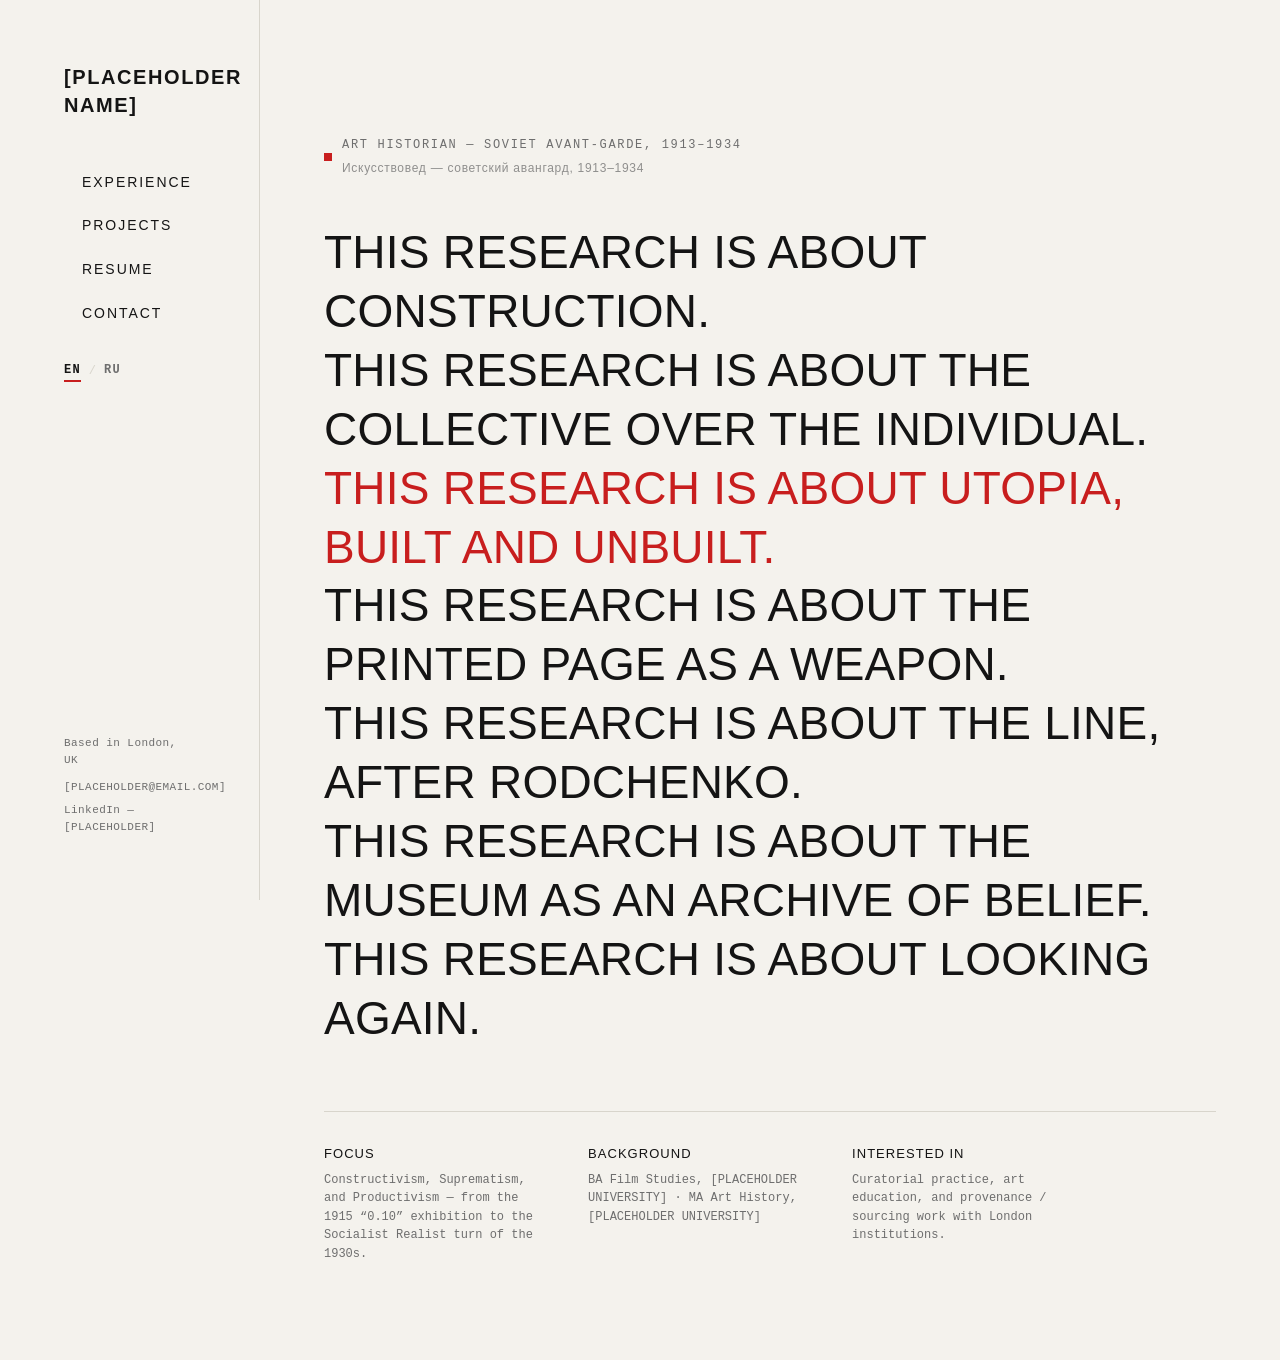
==== index.html @ 09a26f05 "init push" ====
<!DOCTYPE html>
<html lang="en">
<head>
<meta charset="UTF-8">
<script>
  // Apply a stored language choice before first paint, so the correct
  // font stack is active immediately (avoids a flash of the wrong font).
  (function () {
    try {
      var l = localStorage.getItem('site-lang');
      if (l === 'ru') document.documentElement.setAttribute('lang', 'ru');
    } catch (e) {}
  })();
</script>
<meta name="viewport" content="width=device-width, initial-scale=1.0">
<title>[PLACEHOLDER — YOUR NAME]</title>
<meta name="description" content="Art historian specialising in Soviet Avant-Garde art. Portfolio, experience, and research.">
<link rel="icon" type="image/svg+xml" href="assets/images/favicon.svg">
<link rel="stylesheet" href="css/style.css">
</head>
<body data-title-en="[PLACEHOLDER — YOUR NAME]" data-title-ru="[PLACEHOLDER — ВАШЕ ИМЯ]">

<div class="shell">

  <header class="sidebar">
    <div class="topbar">
      <button class="nav-toggle" aria-label="Toggle navigation" aria-expanded="false">
        <span></span><span></span><span></span>
      </button>
    </div>

    <div class="sidebar-top">
      <a href="index.html" class="site-name">[PLACEHOLDER NAME]</a>
      <nav class="primary-nav">
        <a href="experience.html" class="nav-link" data-en="Experience" data-ru="Опыт">
          <span class="mark"></span>
          <span class="nav-label-primary"></span>
          <span class="nav-reveal"><span class="nav-sep">/</span><span class="nav-label-secondary"></span></span>
        </a>
        <a href="projects.html" class="nav-link" data-en="Projects" data-ru="Проекты">
          <span class="mark"></span>
          <span class="nav-label-primary"></span>
          <span class="nav-reveal"><span class="nav-sep">/</span><span class="nav-label-secondary"></span></span>
        </a>
        <a href="resume.html" class="nav-link" data-en="Resume" data-ru="Резюме">
          <span class="mark"></span>
          <span class="nav-label-primary"></span>
          <span class="nav-reveal"><span class="nav-sep">/</span><span class="nav-label-secondary"></span></span>
        </a>
        <a href="contact.html" class="nav-link" data-en="Contact" data-ru="Связаться">
          <span class="mark"></span>
          <span class="nav-label-primary"></span>
          <span class="nav-reveal"><span class="nav-sep">/</span><span class="nav-label-secondary"></span></span>
        </a>
      </nav>

      <div class="lang-toggle" role="group" aria-label="Language / Язык">
        <button type="button" data-lang="en" aria-pressed="true">EN</button>
        <span class="lang-toggle-sep">/</span>
        <button type="button" data-lang="ru" aria-pressed="false">RU</button>
      </div>
    </div>

    <div class="sidebar-footer">
      <span data-en="Based in London, UK" data-ru="Живёт в Лондоне, Великобритания">Based in London, UK</span>
      <div class="footer-links">
        <a href="contact.html">[PLACEHOLDER@EMAIL.COM]</a>
        <a href="#" data-en="LinkedIn — [PLACEHOLDER]" data-ru="LinkedIn — [ССЫЛКА]">LinkedIn — [PLACEHOLDER]</a>
      </div>
    </div>
  </header>

  <main>
    <section class="hero">
      <p class="hero-eyebrow">
        <span class="mark"></span>
        <span class="eyebrow-text">
          <span class="lang-en">Art Historian — Soviet Avant-Garde, 1913–1934</span>
          <span class="lang-ru" lang="ru">Искусствовед — советский авангард, 1913–1934</span>
        </span>
      </p>

      <p class="hero-statement">
        <span class="line" data-en="This research is about construction." data-ru="Это исследование — о конструкции.">This research is about construction.</span>
        <span class="line" data-en="This research is about the collective over the individual." data-ru="Это исследование — о коллективном начале, а не индивидуальном.">This research is about the collective over the individual.</span>
        <span class="line accent" data-en="This research is about utopia, built and unbuilt." data-ru="Это исследование — об утопии, воплощённой и нет.">This research is about utopia, built and unbuilt.</span>
        <span class="line" data-en="This research is about the printed page as a weapon." data-ru="Это исследование — о печатной странице как оружии.">This research is about the printed page as a weapon.</span>
        <span class="line" data-en="This research is about the line, after Rodchenko." data-ru="Это исследование — о линии, вслед за Родченко.">This research is about the line, after Rodchenko.</span>
        <span class="line" data-en="This research is about the museum as an archive of belief." data-ru="Это исследование — о музее как архиве веры.">This research is about the museum as an archive of belief.</span>
        <span class="line" data-en="This research is about looking again." data-ru="Это исследование — о том, чтобы смотреть снова.">This research is about looking again.</span>
      </p>

      <div class="hero-meta">
        <div class="hero-meta-item">
          <strong data-en="Focus" data-ru="Направление">Focus</strong>
          <span data-en="Constructivism, Suprematism, and Productivism — from the 1915 “0.10” exhibition to the Socialist Realist turn of the 1930s." data-ru="Конструктивизм, супрематизм и производственное искусство — от выставки «0,10» 1915 года до поворота к соцреализму в 1930-х.">Constructivism, Suprematism, and Productivism — from the 1915 “0.10” exhibition to the Socialist Realist turn of the 1930s.</span>
        </div>
        <div class="hero-meta-item">
          <strong data-en="Background" data-ru="Образование">Background</strong>
          <span data-en="BA Film Studies, [PLACEHOLDER UNIVERSITY] · MA Art History, [PLACEHOLDER UNIVERSITY]" data-ru="Бакалавриат по киноведению, [МЕСТО ДЛЯ УНИВЕРСИТЕТА] · Магистратура по истории искусств, [МЕСТО ДЛЯ УНИВЕРСИТЕТА]">BA Film Studies, [PLACEHOLDER UNIVERSITY] · MA Art History, [PLACEHOLDER UNIVERSITY]</span>
        </div>
        <div class="hero-meta-item">
          <strong data-en="Interested in" data-ru="Интересует">Interested in</strong>
          <span data-en="Curatorial practice, art education, and provenance / sourcing work with London institutions." data-ru="Кураторская практика, арт-образование и работа с провенансом / поиском произведений для лондонских институций.">Curatorial practice, art education, and provenance / sourcing work with London institutions.</span>
        </div>
      </div>
    </section>
  </main>

</div>

<script src="js/main.js"></script>
</body>
</html>
---- css/style.css ----
/* =========================================================
   PORTFOLIO — BARBICAN / FUTURA-INSPIRED STYLE SYSTEM
   ---------------------------------------------------------
   Palette
     --bg      paper white   #F4F2ED
     --ink     near black    #141414
     --grey    muted text    #6E6E6E
     --line    hairline rule #D8D5CC
     --accent  signature red #C81E1E   (Malevich / Rodchenko nod)
   Type
     Display + nav: Futura, uppercase, tracked out
     Body: Futura, sentence case
     Meta/labels: monospace, small caps-ish, archival wall-label feel
   ========================================================= */

/* ---- Futura local font-face hooks -----------------------
   If you have Futura font files, drop them into /fonts using
   these exact names and they will be picked up automatically.
   Without them, the fallback stack (Century Gothic / Avenir
   Next) approximates Futura closely — no installation required.
   See /fonts/README.md for details.
------------------------------------------------------------ */
@font-face {
  font-family: "Futura";
  src: url("../fonts/futura-book.woff2") format("woff2"),
       url("../fonts/futura-book.woff") format("woff");
  font-weight: 400;
  font-style: normal;
  font-display: swap;
}
@font-face {
  font-family: "Futura";
  src: url("../fonts/futura-medium.woff2") format("woff2"),
       url("../fonts/futura-medium.woff") format("woff");
  font-weight: 500;
  font-style: normal;
  font-display: swap;
}
@font-face {
  font-family: "Futura";
  src: url("../fonts/futura-bold.woff2") format("woff2"),
       url("../fonts/futura-bold.woff") format("woff");
  font-weight: 700;
  font-style: normal;
  font-display: swap;
}

:root {
  --bg: #f4f2ed;
  --ink: #141414;
  --grey: #6e6e6e;
  --line: #d8d5cc;
  --accent: #c81e1e;

  --font-display: "Futura", "Century Gothic", "Avenir Next", "Segoe UI", sans-serif;
  --font-body: "Futura", "Century Gothic", "Avenir Next", "Segoe UI", sans-serif;
  --font-meta: "Futura", ui-monospace, "SFMono-Regular", "Courier New", monospace;

  /* Futura has no native Cyrillic glyphs (Futura PT from ParaType does, if
     you own it — drop it in alongside the Latin weights and it's picked up
     automatically). Otherwise these fall back to geometric sans faces with
     solid Cyrillic support, so Russian text still reads cleanly. */
  --font-display-ru: "Futura PT", "PT Sans", "Segoe UI", "Helvetica Neue", Arial, sans-serif;
  --font-body-ru: "Futura PT", "PT Sans", "Segoe UI", "Helvetica Neue", Arial, sans-serif;
  --font-meta-ru: "Futura PT", "PT Sans", "Segoe UI", "Helvetica Neue", Arial, sans-serif;

  --sidebar-w: 260px;
  --gutter: clamp(24px, 5vw, 64px);
}

/* When the page (or a specific element, e.g. a hover-revealed word) is
   Russian, swap the active font stack to one with real Cyrillic support. */
html[lang="ru"] {
  --font-display: var(--font-display-ru);
  --font-body: var(--font-body-ru);
  --font-meta: var(--font-meta-ru);
}

[lang="ru"] {
  font-family: var(--font-display-ru);
}

* {
  box-sizing: border-box;
}

html {
  -webkit-font-smoothing: antialiased;
  -moz-osx-font-smoothing: grayscale;
  scroll-behavior: smooth;
}

body {
  margin: 0;
  background: var(--bg);
  color: var(--ink);
  font-family: var(--font-body);
  font-weight: 400;
  line-height: 1.55;
  min-height: 100vh;
}

a {
  color: inherit;
  text-decoration: none;
}

img {
  max-width: 100%;
  display: block;
}

::selection {
  background: var(--accent);
  color: var(--bg);
}

/* focus visibility, kept even though the palette is quiet */
a:focus-visible,
button:focus-visible {
  outline: 2px solid var(--accent);
  outline-offset: 3px;
}

/* ---------------------------------------------------------
   Signature mark — the single red square used throughout,
   a nod to Malevich's Red Square (1915) and the Constructivist
   vocabulary of the subject matter. Used sparingly.
------------------------------------------------------------ */
.mark {
  display: inline-block;
  width: 8px;
  height: 8px;
  background: var(--accent);
  flex: none;
  transform: rotate(0deg);
  transition: transform 0.35s ease;
}

/* ---------------------------------------------------------
   Layout shell
------------------------------------------------------------ */
.shell {
  display: flex;
  min-height: 100vh;
}

/* ---- Sidebar / nav ---- */
.sidebar {
  width: var(--sidebar-w);
  flex: none;
  position: sticky;
  top: 0;
  height: 100vh;
  padding: var(--gutter) 0 var(--gutter) var(--gutter);
  display: flex;
  flex-direction: column;
  justify-content: space-between;
  border-right: 1px solid var(--line);
}

.site-name {
  font-family: var(--font-display);
  font-weight: 700;
  font-size: 20px;
  letter-spacing: 0.08em;
  text-transform: uppercase;
  line-height: 1.3;
}

.site-name:hover {
  color: var(--accent);
}

.primary-nav {
  margin-top: 48px;
  display: flex;
  flex-direction: column;
  gap: 14px;
}

.primary-nav a {
  font-family: var(--font-display);
  font-weight: 500;
  font-size: 14px;
  letter-spacing: 0.14em;
  text-transform: uppercase;
  display: flex;
  align-items: baseline;
  gap: 10px;
  padding: 4px 0;
  width: fit-content;
}

.primary-nav a .mark {
  opacity: 0;
  transform: rotate(0deg);
  align-self: center;
}

.primary-nav a:hover .mark,
.primary-nav a.current .mark {
  opacity: 1;
  transform: rotate(45deg);
}

.primary-nav a:hover,
.primary-nav a.current {
  color: var(--accent);
}

/* Hover reveal: the translated word is always in the DOM, clipped to zero
   width. Growing max-width on hover uncovers it left-to-right, like a wipe —
   "CONTACT" becomes "CONTACT / связаться" (or the reverse in Russian mode). */
.nav-reveal {
  display: inline-block;
  max-width: 0;
  overflow: hidden;
  white-space: nowrap;
  vertical-align: baseline;
  transition: max-width 0.5s cubic-bezier(0.65, 0, 0.35, 1);
}

.primary-nav a:hover .nav-reveal,
.primary-nav a:focus-visible .nav-reveal {
  max-width: 280px;
}

.nav-reveal .nav-sep {
  opacity: 0.45;
  padding: 0 2px;
}

/* ---- Language toggle ---- */
.lang-toggle {
  margin-top: 32px;
  display: flex;
  align-items: center;
  gap: 8px;
}

.lang-toggle button {
  font-family: var(--font-meta);
  font-weight: 700;
  font-size: 12px;
  letter-spacing: 0.1em;
  text-transform: uppercase;
  background: none;
  border: none;
  padding: 3px 0;
  color: var(--grey);
  cursor: pointer;
  border-bottom: 2px solid transparent;
}

.lang-toggle button:hover {
  color: var(--accent);
}

.lang-toggle button.active {
  color: var(--ink);
  border-bottom-color: var(--accent);
}

.lang-toggle .lang-toggle-sep {
  color: var(--line);
  font-family: var(--font-meta);
  font-size: 12px;
}

/* ---------------------------------------------------------
   Bilingual page titles — English set, Russian underneath
   in a lighter weight, always shown together regardless of
   the language toggle state.
------------------------------------------------------------ */
.page-title .lang-en {
  display: block;
  font-family: var(--font-display);
  font-weight: 700;
  font-size: clamp(34px, 5vw, 56px);
  letter-spacing: 0.01em;
  text-transform: uppercase;
  line-height: 1.05;
}

.page-title .lang-ru {
  display: block;
  font-family: var(--font-display-ru);
  font-weight: 400;
  font-size: clamp(17px, 2.4vw, 26px);
  letter-spacing: 0.02em;
  text-transform: uppercase;
  line-height: 1.2;
  color: var(--grey);
  margin-top: 8px;
}

h1.page-title {
  margin: 0 0 20px;
}

/* Compact variant used for the home-page kicker line */
.hero-eyebrow .eyebrow-text {
  display: inline-flex;
  flex-direction: column;
  gap: 4px;
}

.hero-eyebrow .lang-en {
  font-family: var(--font-meta);
  font-size: 12px;
  letter-spacing: 0.14em;
  text-transform: uppercase;
  color: var(--grey);
}

.hero-eyebrow .lang-ru {
  font-family: var(--font-display-ru);
  font-weight: 400;
  font-size: 12px;
  letter-spacing: 0.06em;
  text-transform: none;
  color: var(--grey);
  opacity: 0.75;
}

.sidebar-footer {
  font-family: var(--font-meta);
  font-size: 11px;
  letter-spacing: 0.04em;
  color: var(--grey);
  padding-right: var(--gutter);
}

.sidebar-footer .footer-links {
  margin-top: 10px;
  display: flex;
  flex-direction: column;
  gap: 6px;
}

.sidebar-footer a:hover {
  color: var(--accent);
}

/* ---- Mobile top bar ---- */
.topbar {
  display: none;
}

/* ---- Main content ---- */
main {
  flex: 1;
  min-width: 0;
  padding: var(--gutter);
  padding-bottom: 96px;
}

.page-header {
  margin-bottom: 56px;
  max-width: 720px;
}

.eyebrow {
  font-family: var(--font-meta);
  font-size: 12px;
  letter-spacing: 0.12em;
  text-transform: uppercase;
  color: var(--grey);
  display: flex;
  align-items: center;
  gap: 8px;
  margin-bottom: 18px;
}

h1.page-title {
  font-family: var(--font-display);
  font-weight: 700;
  font-size: clamp(34px, 5vw, 56px);
  letter-spacing: 0.01em;
  text-transform: uppercase;
  line-height: 1.05;
  margin: 0 0 20px;
}

.page-intro {
  font-size: 17px;
  color: var(--grey);
  max-width: 56ch;
}

/* ---------------------------------------------------------
   HOME
------------------------------------------------------------ */
.hero {
  max-width: 900px;
  margin-top: 8vh;
}

.hero-eyebrow {
  font-family: var(--font-meta);
  font-size: 12px;
  letter-spacing: 0.14em;
  text-transform: uppercase;
  color: var(--grey);
  margin-bottom: 28px;
  display: flex;
  align-items: center;
  gap: 10px;
}

.hero-statement {
  font-family: var(--font-display);
  font-weight: 500;
  font-size: clamp(28px, 4.2vw, 46px);
  line-height: 1.28;
  letter-spacing: 0.005em;
  text-transform: uppercase;
}

.hero-statement .line {
  display: block;
}

.hero-statement .line.accent {
  color: var(--accent);
}

.hero-meta {
  margin-top: 64px;
  display: flex;
  gap: 48px;
  flex-wrap: wrap;
  padding-top: 32px;
  border-top: 1px solid var(--line);
  max-width: 900px;
}

.hero-meta-item {
  font-family: var(--font-meta);
  font-size: 12px;
  color: var(--grey);
  max-width: 30ch;
}

.hero-meta-item strong {
  display: block;
  font-family: var(--font-display);
  font-weight: 500;
  color: var(--ink);
  font-size: 13px;
  letter-spacing: 0.08em;
  text-transform: uppercase;
  margin-bottom: 6px;
}

/* ---------------------------------------------------------
   EXPERIENCE — three title / content boxes
------------------------------------------------------------ */
.experience-list {
  display: flex;
  flex-direction: column;
}

.experience-item {
  padding: 40px 0;
  border-top: 1px solid var(--line);
  display: grid;
  grid-template-columns: minmax(0, 220px) 1fr;
  gap: 32px;
}

.experience-item:last-child {
  border-bottom: 1px solid var(--line);
}

.experience-when {
  font-family: var(--font-meta);
  font-size: 12px;
  letter-spacing: 0.06em;
  color: var(--grey);
  display: flex;
  align-items: flex-start;
  gap: 8px;
  padding-top: 4px;
}

.experience-body h3 {
  font-family: var(--font-display);
  font-weight: 700;
  font-size: 20px;
  letter-spacing: 0.02em;
  text-transform: uppercase;
  margin: 0 0 6px;
}

.experience-role {
  font-family: var(--font-meta);
  font-size: 12px;
  color: var(--grey);
  letter-spacing: 0.04em;
  margin-bottom: 16px;
  text-transform: uppercase;
}

.experience-body p {
  max-width: 62ch;
  margin: 0;
  font-size: 15.5px;
}

/* ---------------------------------------------------------
   PROJECTS
------------------------------------------------------------ */
.project-grid {
  display: grid;
  grid-template-columns: repeat(2, 1fr);
  gap: 1px;
  background: var(--line);
  border: 1px solid var(--line);
}

.project-card {
  background: var(--bg);
  padding: 28px;
  display: flex;
  flex-direction: column;
}

.project-thumb {
  width: 100%;
  aspect-ratio: 4 / 3;
  margin-bottom: 22px;
  overflow: hidden;
  background: #eae7df;
}

.project-thumb svg {
  width: 100%;
  height: 100%;
  display: block;
}

.project-tag {
  font-family: var(--font-meta);
  font-size: 11px;
  letter-spacing: 0.08em;
  text-transform: uppercase;
  color: var(--grey);
  margin-bottom: 10px;
  display: flex;
  align-items: center;
  gap: 8px;
}

.project-card h3 {
  font-family: var(--font-display);
  font-weight: 700;
  font-size: 19px;
  letter-spacing: 0.01em;
  text-transform: uppercase;
  margin: 0 0 10px;
}

.project-card p {
  font-size: 15px;
  color: var(--ink);
  margin: 0;
  flex: 1;
}

.project-card .project-more {
  margin-top: 18px;
  font-family: var(--font-meta);
  font-size: 12px;
  letter-spacing: 0.06em;
  text-transform: uppercase;
  display: inline-flex;
  align-items: center;
  gap: 8px;
  width: fit-content;
}

.project-card .project-more:hover {
  color: var(--accent);
}

.project-card .project-more:hover .mark {
  opacity: 1;
}

.project-card .project-more .mark {
  opacity: 0;
  transform: rotate(45deg);
}

/* ---------------------------------------------------------
   RESUME
------------------------------------------------------------ */
.resume-frame-wrap {
  border: 1px solid var(--line);
  background: #eae7df;
  aspect-ratio: 8.5 / 11;
  max-width: 640px;
  display: flex;
  align-items: center;
  justify-content: center;
  overflow: hidden;
}

.resume-frame-wrap iframe {
  width: 100%;
  height: 100%;
  border: 0;
}

.resume-placeholder {
  text-align: center;
  padding: 40px;
  font-family: var(--font-meta);
  font-size: 12px;
  letter-spacing: 0.05em;
  color: var(--grey);
  max-width: 40ch;
}

.resume-placeholder .mark {
  margin: 0 auto 18px;
}

.resume-actions {
  margin-top: 28px;
  display: flex;
  align-items: center;
  gap: 24px;
  flex-wrap: wrap;
}

.btn {
  font-family: var(--font-display);
  font-weight: 500;
  font-size: 13px;
  letter-spacing: 0.1em;
  text-transform: uppercase;
  border: 1px solid var(--ink);
  padding: 14px 26px;
  display: inline-flex;
  align-items: center;
  gap: 10px;
}

.btn:hover {
  background: var(--ink);
  color: var(--bg);
}

.btn:hover .mark {
  background: var(--accent);
}

.text-link {
  font-family: var(--font-meta);
  font-size: 12px;
  letter-spacing: 0.05em;
  text-transform: uppercase;
  border-bottom: 1px solid var(--line);
  padding-bottom: 2px;
}

.text-link:hover {
  color: var(--accent);
  border-color: var(--accent);
}

/* ---------------------------------------------------------
   CONTACT
------------------------------------------------------------ */
.contact-block {
  max-width: 640px;
}

.contact-email {
  font-family: var(--font-display);
  font-weight: 700;
  font-size: clamp(24px, 4vw, 36px);
  letter-spacing: 0.01em;
  display: inline-flex;
  align-items: center;
  gap: 16px;
  padding-bottom: 10px;
  border-bottom: 2px solid var(--ink);
  margin-bottom: 40px;
  word-break: break-word;
}

.contact-email:hover {
  color: var(--accent);
  border-color: var(--accent);
}

.contact-email:hover .mark {
  transform: rotate(45deg);
}

.contact-list {
  list-style: none;
  padding: 0;
  margin: 0;
  display: flex;
  flex-direction: column;
  gap: 14px;
}

.contact-list li {
  display: flex;
  align-items: baseline;
  gap: 14px;
  padding: 14px 0;
  border-top: 1px solid var(--line);
  font-size: 15px;
}

.contact-list li:last-child {
  border-bottom: 1px solid var(--line);
}

.contact-list span.label {
  font-family: var(--font-meta);
  font-size: 12px;
  text-transform: uppercase;
  letter-spacing: 0.06em;
  color: var(--grey);
  width: 110px;
  flex: none;
}

/* ---------------------------------------------------------
   Footer note used on inner pages
------------------------------------------------------------ */
.page-footer {
  margin-top: 96px;
  padding-top: 24px;
  border-top: 1px solid var(--line);
  font-family: var(--font-meta);
  font-size: 11px;
  color: var(--grey);
  letter-spacing: 0.04em;
}

/* ---------------------------------------------------------
   Responsive
------------------------------------------------------------ */
@media (max-width: 900px) {
  .shell {
    flex-direction: column;
  }

  .sidebar {
    position: relative;
    width: 100%;
    height: auto;
    top: auto;
    border-right: none;
    border-bottom: 1px solid var(--line);
    padding: 20px var(--gutter);
    flex-direction: row;
    align-items: center;
    justify-content: space-between;
  }

  .sidebar-top {
    order: 1;
    flex: 1;
  }

  .topbar {
    order: 2;
  }

  .site-name {
    font-size: 17px;
  }

  .primary-nav {
    margin-top: 0;
    flex-direction: row;
    gap: 22px;
    flex-wrap: wrap;
    display: none;
  }

  .primary-nav.open {
    display: flex;
    width: 100%;
    flex-direction: column;
    margin-top: 24px;
    gap: 16px;
  }

  .sidebar-footer {
    display: none;
  }

  .topbar {
    display: block;
  }

  .nav-toggle {
    display: inline-flex;
    flex-direction: column;
    gap: 5px;
    background: none;
    border: none;
    cursor: pointer;
    padding: 8px;
  }

  .nav-toggle span {
    width: 22px;
    height: 2px;
    background: var(--ink);
  }

  .experience-item {
    grid-template-columns: 1fr;
    gap: 10px;
  }

  .project-grid {
    grid-template-columns: 1fr;
  }
}

@media (max-width: 560px) {
  :root {
    --gutter: 20px;
  }

  .hero-meta {
    gap: 28px;
  }
}

@media (prefers-reduced-motion: reduce) {
  * {
    transition: none !important;
    scroll-behavior: auto !important;
  }
}
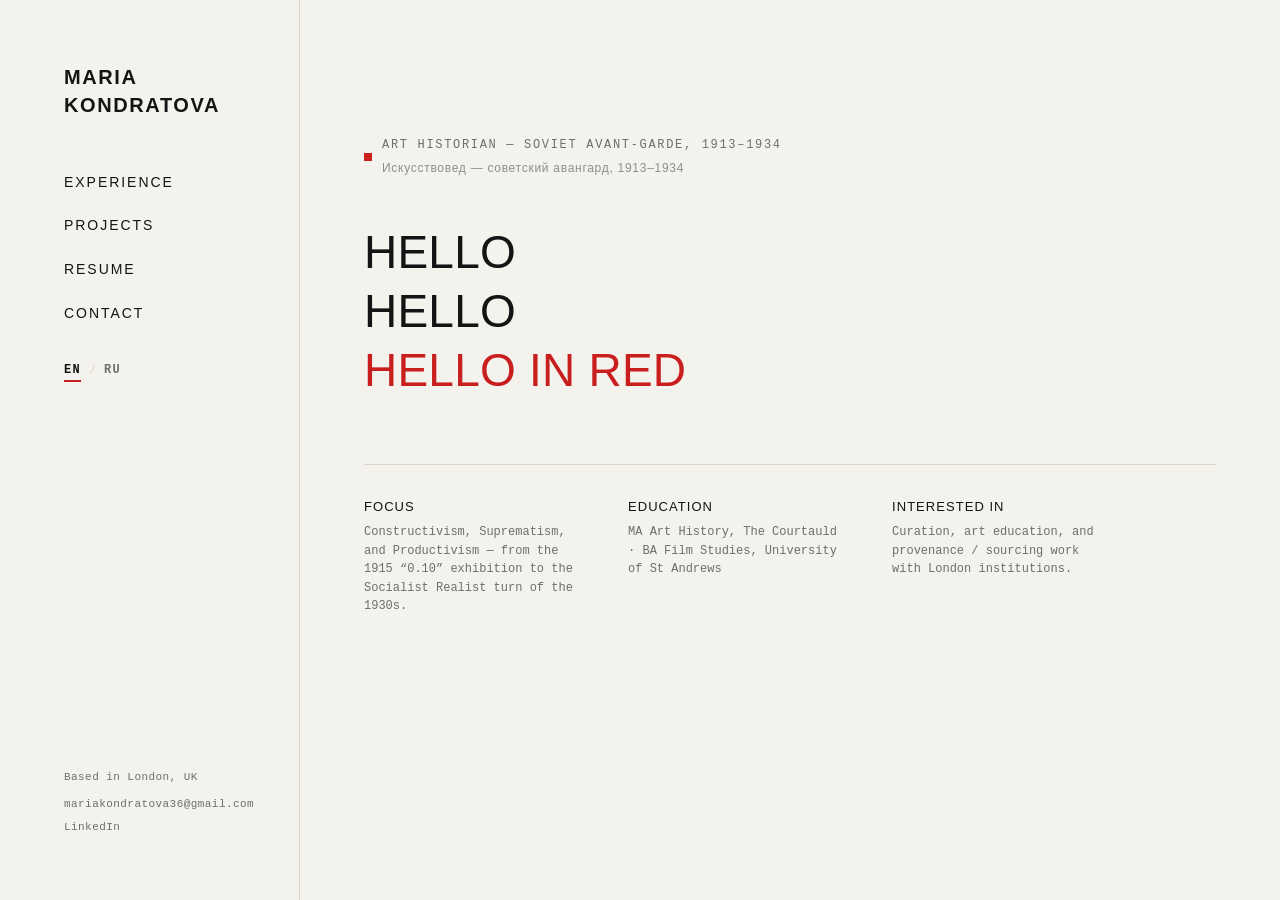
==== commit d6070639: "unsure" ====
--- a/index.html
+++ b/index.html
@@ -13,12 +13,12 @@
   })();
 </script>
 <meta name="viewport" content="width=device-width, initial-scale=1.0">
-<title>[PLACEHOLDER — YOUR NAME]</title>
+<title>MARIA KONDRATOVA</title>
 <meta name="description" content="Art historian specialising in Soviet Avant-Garde art. Portfolio, experience, and research.">
 <link rel="icon" type="image/svg+xml" href="assets/images/favicon.svg">
 <link rel="stylesheet" href="css/style.css">
 </head>
-<body data-title-en="[PLACEHOLDER — YOUR NAME]" data-title-ru="[PLACEHOLDER — ВАШЕ ИМЯ]">
+<body data-title-en="MARIA KONDRATOVA" data-title-ru="МАРИЯ КОНДРАТОВА">
 
 <div class="shell">
 
@@ -30,7 +30,7 @@
     </div>
 
     <div class="sidebar-top">
-      <a href="index.html" class="site-name">[PLACEHOLDER NAME]</a>
+      <a href="index.html" class="site-name">MARIA KONDRATOVA</a>
       <nav class="primary-nav">
         <a href="experience.html" class="nav-link" data-en="Experience" data-ru="Опыт">
           <span class="mark"></span>
@@ -64,8 +64,8 @@
     <div class="sidebar-footer">
       <span data-en="Based in London, UK" data-ru="Живёт в Лондоне, Великобритания">Based in London, UK</span>
       <div class="footer-links">
-        <a href="contact.html">[PLACEHOLDER@EMAIL.COM]</a>
-        <a href="#" data-en="LinkedIn — [PLACEHOLDER]" data-ru="LinkedIn — [ССЫЛКА]">LinkedIn — [PLACEHOLDER]</a>
+        <a href="mailto:mariakondratova36@gmail.com">mariakondratova36@gmail.com</a>
+        <a href="https://www.linkedin.com/in/mariakondratova/" data-en="LinkedIn" data-ru="LinkedIn">https://www.linkedin.com/in/mariakondratova/</a>
       </div>
     </div>
   </header>
@@ -81,13 +81,9 @@
       </p>
 
       <p class="hero-statement">
-        <span class="line" data-en="This research is about construction." data-ru="Это исследование — о конструкции.">This research is about construction.</span>
-        <span class="line" data-en="This research is about the collective over the individual." data-ru="Это исследование — о коллективном начале, а не индивидуальном.">This research is about the collective over the individual.</span>
-        <span class="line accent" data-en="This research is about utopia, built and unbuilt." data-ru="Это исследование — об утопии, воплощённой и нет.">This research is about utopia, built and unbuilt.</span>
-        <span class="line" data-en="This research is about the printed page as a weapon." data-ru="Это исследование — о печатной странице как оружии.">This research is about the printed page as a weapon.</span>
-        <span class="line" data-en="This research is about the line, after Rodchenko." data-ru="Это исследование — о линии, вслед за Родченко.">This research is about the line, after Rodchenko.</span>
-        <span class="line" data-en="This research is about the museum as an archive of belief." data-ru="Это исследование — о музее как архиве веры.">This research is about the museum as an archive of belief.</span>
-        <span class="line" data-en="This research is about looking again." data-ru="Это исследование — о том, чтобы смотреть снова.">This research is about looking again.</span>
+        <span class="line" data-en="HELLO" data-ru="ПРИВЕТ">Hello</span>
+        <span class="line" data-en="Hello" data-ru="Привет">Hello</span>
+        <span class="line accent" data-en="Hello in Red" data-ru="Привет в красном">Red Hey</span>
       </p>
 
       <div class="hero-meta">
@@ -96,12 +92,12 @@
           <span data-en="Constructivism, Suprematism, and Productivism — from the 1915 “0.10” exhibition to the Socialist Realist turn of the 1930s." data-ru="Конструктивизм, супрематизм и производственное искусство — от выставки «0,10» 1915 года до поворота к соцреализму в 1930-х.">Constructivism, Suprematism, and Productivism — from the 1915 “0.10” exhibition to the Socialist Realist turn of the 1930s.</span>
         </div>
         <div class="hero-meta-item">
-          <strong data-en="Background" data-ru="Образование">Background</strong>
-          <span data-en="BA Film Studies, [PLACEHOLDER UNIVERSITY] · MA Art History, [PLACEHOLDER UNIVERSITY]" data-ru="Бакалавриат по киноведению, [МЕСТО ДЛЯ УНИВЕРСИТЕТА] · Магистратура по истории искусств, [МЕСТО ДЛЯ УНИВЕРСИТЕТА]">BA Film Studies, [PLACEHOLDER UNIVERSITY] · MA Art History, [PLACEHOLDER UNIVERSITY]</span>
+          <strong data-en="Education" data-ru="Образование">Education</strong>
+          <span data-en="MA Art History, The Courtauld · BA Film Studies, University of St Andrews" data-ru="Магистратура по истории искусств, The Courtauld · Бакалавриат по киноведению, University of St Andrews">MA Art History, The Courtauld · BA Film Studies, University of St Andrews</span>
         </div>
         <div class="hero-meta-item">
           <strong data-en="Interested in" data-ru="Интересует">Interested in</strong>
-          <span data-en="Curatorial practice, art education, and provenance / sourcing work with London institutions." data-ru="Кураторская практика, арт-образование и работа с провенансом / поиском произведений для лондонских институций.">Curatorial practice, art education, and provenance / sourcing work with London institutions.</span>
+          <span data-en="Curation, art education, and provenance / sourcing work with London institutions." data-ru="Кураторская практика, арт-образование и работа с провенансом / поиском произведений для лондонских институций.">Curation, art education, and provenance / sourcing work with London institutions.</span>
         </div>
       </div>
     </section>
--- a/css/style.css
+++ b/css/style.css
@@ -64,7 +64,7 @@
   --font-body-ru: "Futura PT", "PT Sans", "Segoe UI", "Helvetica Neue", Arial, sans-serif;
   --font-meta-ru: "Futura PT", "PT Sans", "Segoe UI", "Helvetica Neue", Arial, sans-serif;
 
-  --sidebar-w: 260px;
+  --sidebar-w: 300px;
   --gutter: clamp(24px, 5vw, 64px);
 }
 
@@ -153,6 +153,7 @@
   top: 0;
   height: 100vh;
   padding: var(--gutter) 0 var(--gutter) var(--gutter);
+  overflow: hidden;
   display: flex;
   flex-direction: column;
   justify-content: space-between;
@@ -180,6 +181,7 @@
 }
 
 .primary-nav a {
+  position: relative;
   font-family: var(--font-display);
   font-weight: 500;
   font-size: 14px;
@@ -187,15 +189,17 @@
   text-transform: uppercase;
   display: flex;
   align-items: baseline;
-  gap: 10px;
   padding: 4px 0;
   width: fit-content;
 }
 
 .primary-nav a .mark {
+  position: absolute;
+  left: -18px;
+  top: 50%;
   opacity: 0;
   transform: rotate(0deg);
-  align-self: center;
+  margin-top: -4px;
 }
 
 .primary-nav a:hover .mark,
@@ -497,9 +501,19 @@
 .experience-role {
   font-family: var(--font-meta);
   font-size: 12px;
-  color: var(--grey);
+  color: #555555;
   letter-spacing: 0.04em;
-  margin-bottom: 16px;
+  margin-bottom: 3px;
+  text-transform: uppercase;
+}
+
+.experience-type {
+  font-family: var(--font-meta);
+  font-size: 11px;
+  color: var(--grey);
+  opacity: 0.75;
+  letter-spacing: 0.04em;
+  margin: 0 0 16px;
   text-transform: uppercase;
 }
 
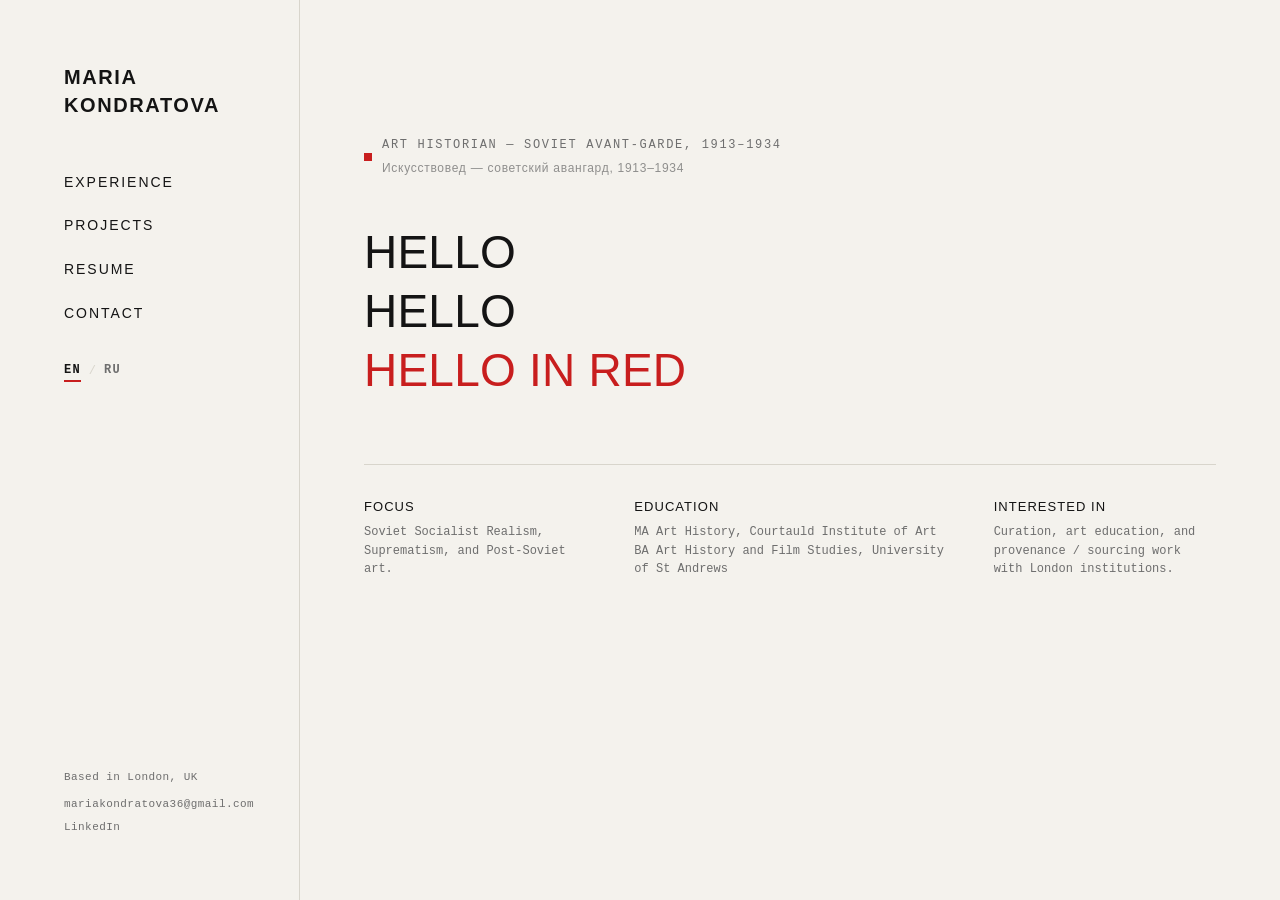
==== commit f8b6f778: "projects 1" ====
--- a/index.html
+++ b/index.html
@@ -89,11 +89,13 @@
       <div class="hero-meta">
         <div class="hero-meta-item">
           <strong data-en="Focus" data-ru="Направление">Focus</strong>
-          <span data-en="Constructivism, Suprematism, and Productivism — from the 1915 “0.10” exhibition to the Socialist Realist turn of the 1930s." data-ru="Конструктивизм, супрематизм и производственное искусство — от выставки «0,10» 1915 года до поворота к соцреализму в 1930-х.">Constructivism, Suprematism, and Productivism — from the 1915 “0.10” exhibition to the Socialist Realist turn of the 1930s.</span>
+          <span data-en="Soviet Socialist Realism, Suprematism, and Post-Soviet art." data-ru="Советский социалистический реализм, супрематизм и постсоветское искусство.">Soviet Socialist Realism, Suprematism, and Post-Soviet art.</span>
         </div>
-        <div class="hero-meta-item">
+        <div class="hero-meta-item education-meta">
           <strong data-en="Education" data-ru="Образование">Education</strong>
-          <span data-en="MA Art History, The Courtauld · BA Film Studies, University of St Andrews" data-ru="Магистратура по истории искусств, The Courtauld · Бакалавриат по киноведению, University of St Andrews">MA Art History, The Courtauld · BA Film Studies, University of St Andrews</span>
+          <span data-en="MA Art History, Courtauld Institute of Art" data-ru="Магистратура по истории искусств, The Courtauld">MA Art History, The Courtauld</span>
+          <br>
+          <span data-en="BA Art History and Film Studies, University of St Andrews" data-ru="Бакалавриат по истории искусств и киноведения, University of St Andrews">BA Art History and Film Studies, University of St Andrews</span>
         </div>
         <div class="hero-meta-item">
           <strong data-en="Interested in" data-ru="Интересует">Interested in</strong>
--- a/css/style.css
+++ b/css/style.css
@@ -434,7 +434,7 @@
   margin-top: 64px;
   display: flex;
   gap: 48px;
-  flex-wrap: wrap;
+  flex-wrap: nowrap;
   padding-top: 32px;
   border-top: 1px solid var(--line);
   max-width: 900px;
@@ -444,7 +444,12 @@
   font-family: var(--font-meta);
   font-size: 12px;
   color: var(--grey);
-  max-width: 30ch;
+  min-width: 0;
+  flex: 1;
+}
+
+.education-meta {
+  flex: 1.4;
 }
 
 .hero-meta-item strong {
@@ -470,8 +475,8 @@
   padding: 40px 0;
   border-top: 1px solid var(--line);
   display: grid;
-  grid-template-columns: minmax(0, 220px) 1fr;
-  gap: 32px;
+  grid-template-columns: minmax(0, 200px) 1fr;
+  gap: 24px;
 }
 
 .experience-item:last-child {
@@ -549,6 +554,29 @@
   background: #eae7df;
 }
 
+.image-slot {
+  display: flex;
+  align-items: center;
+  justify-content: center;
+  padding: 24px;
+  color: var(--grey);
+  font-family: var(--font-meta);
+  font-size: 11px;
+  letter-spacing: 0.08em;
+  text-align: center;
+  text-transform: uppercase;
+}
+
+.project-thumb.image-slot {
+  border: 1px dashed var(--line);
+}
+
+.image-slot img {
+  width: 100%;
+  height: 100%;
+  object-fit: cover;
+}
+
 .project-thumb svg {
   width: 100%;
   height: 100%;
@@ -584,6 +612,11 @@
 }
 
 .project-card .project-more {
+  border: 0;
+  padding: 0;
+  color: var(--ink);
+  background: none;
+  cursor: pointer;
   margin-top: 18px;
   font-family: var(--font-meta);
   font-size: 12px;
@@ -606,6 +639,125 @@
 .project-card .project-more .mark {
   opacity: 0;
   transform: rotate(45deg);
+}
+
+.project-grid.is-detail .project-card:not(.is-expanded) {
+  display: none;
+}
+
+.project-grid.is-detail .project-card.is-expanded {
+  grid-column: 1 / -1;
+}
+
+.project-card.is-expanded > .project-thumb,
+.project-card.is-expanded > .project-tag,
+.project-card.is-expanded > h3,
+.project-card.is-expanded > p,
+.project-card.is-expanded > .project-more {
+  display: none;
+}
+
+.project-detail {
+  padding-top: 4px;
+}
+
+.project-back {
+  display: inline-flex;
+  align-items: center;
+  gap: 10px;
+  margin: 0 0 32px;
+  padding: 0;
+  border: 0;
+  background: none;
+  color: var(--grey);
+  cursor: pointer;
+  font-family: var(--font-meta);
+  font-size: 12px;
+  letter-spacing: 0.06em;
+  text-transform: uppercase;
+}
+
+.project-back span:first-child {
+  color: var(--accent);
+  font-size: 22px;
+  line-height: 0.8;
+}
+
+.project-back:hover {
+  color: var(--accent);
+}
+
+.project-detail-grid {
+  display: grid;
+  grid-template-columns: minmax(240px, 0.9fr) minmax(0, 1.1fr);
+  gap: 48px;
+}
+
+.project-feature-image {
+  margin: 0;
+}
+
+.expanded-image-slot {
+  min-height: 320px;
+  border: 1px dashed var(--line);
+  background: #eae7df;
+}
+
+.expanded-image-slot img {
+  object-fit: contain;
+}
+
+.project-feature-image figcaption,
+.project-citation {
+  color: var(--grey);
+  font-family: var(--font-meta);
+  font-size: 11px;
+  letter-spacing: 0.03em;
+  line-height: 1.6;
+}
+
+.project-feature-image figcaption {
+  margin-top: 12px;
+}
+
+.project-detail-copy h4 {
+  margin: 0 0 18px;
+  font-family: var(--font-display);
+  font-size: 24px;
+  font-weight: 700;
+  line-height: 1.2;
+  text-transform: uppercase;
+}
+
+.project-detail-copy > p:not(.project-award):not(.project-citation) {
+  max-width: 68ch;
+  font-size: 16px;
+  line-height: 1.65;
+}
+
+.project-award {
+  margin: 0 0 10px;
+  color: var(--accent);
+  font-family: var(--font-meta);
+  font-size: 11px;
+  letter-spacing: 0.08em;
+  text-transform: uppercase;
+}
+
+.project-citation {
+  margin-top: 24px;
+  padding-top: 16px;
+  border-top: 1px solid var(--line);
+}
+
+.project-writeup {
+  margin-top: 24px;
+  padding: 24px;
+  border: 1px solid var(--line);
+  color: var(--grey);
+  font-family: var(--font-meta);
+  font-size: 12px;
+  letter-spacing: 0.04em;
 }
 
 /* ---------------------------------------------------------
@@ -840,8 +992,27 @@
     gap: 10px;
   }
 
+  .hero-meta {
+    flex-wrap: wrap;
+  }
+
+  .hero-meta-item,
+  .education-meta {
+    flex: initial;
+    max-width: 30ch;
+  }
+
   .project-grid {
     grid-template-columns: 1fr;
+  }
+
+  .project-detail-grid {
+    grid-template-columns: 1fr;
+    gap: 32px;
+  }
+
+  .expanded-image-slot {
+    min-height: 240px;
   }
 }
 
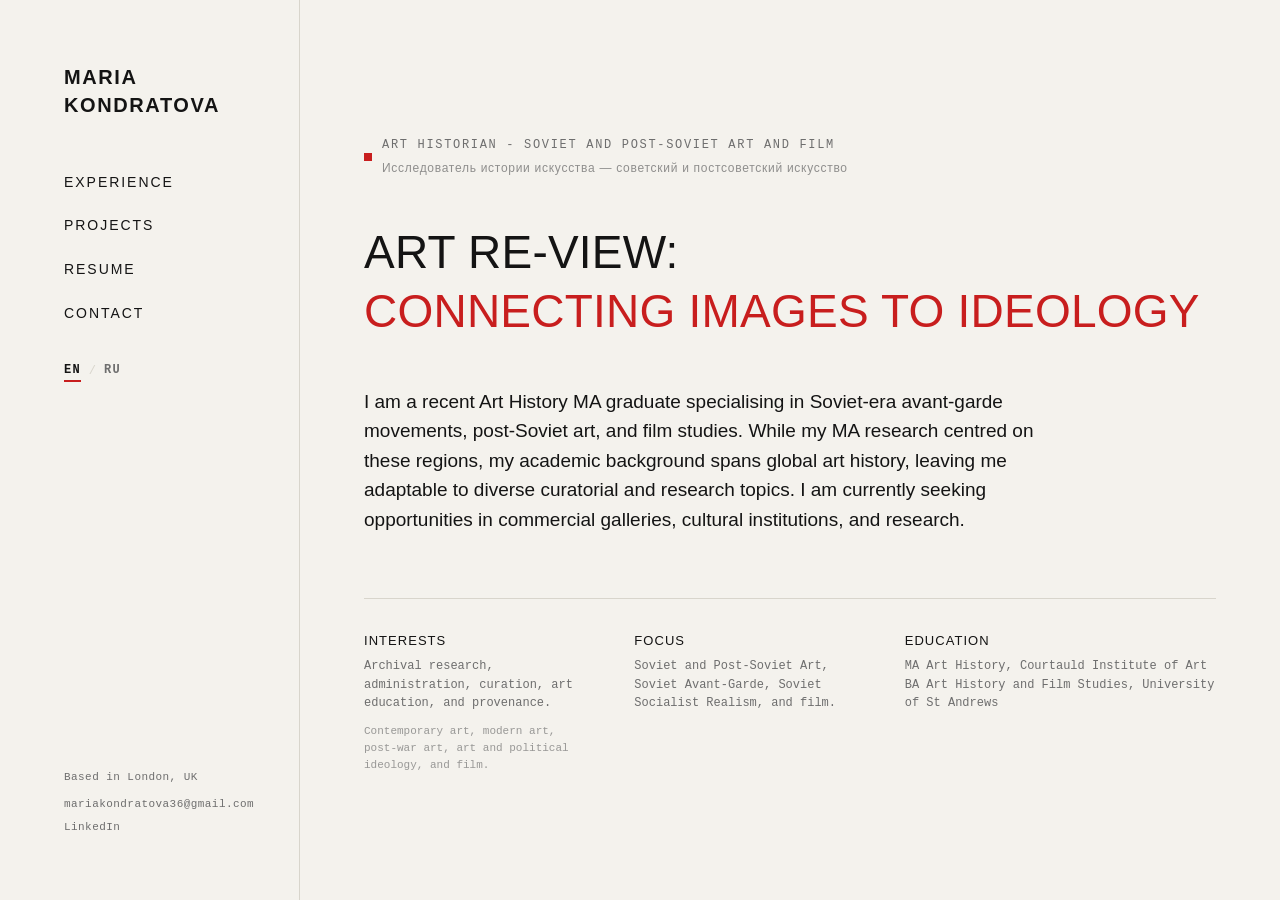
==== commit 9b2eb06c: "project 4" ====
--- a/index.html
+++ b/index.html
@@ -75,21 +75,22 @@
       <p class="hero-eyebrow">
         <span class="mark"></span>
         <span class="eyebrow-text">
-          <span class="lang-en">Art Historian — Soviet Avant-Garde, 1913–1934</span>
-          <span class="lang-ru" lang="ru">Искусствовед — советский авангард, 1913–1934</span>
+          <span class="lang-en">Art Historian - Soviet and Post-Soviet Art and Film </span>
+          <span class="lang-ru" lang="ru">Исследователь истории искусства — советский и постсоветский искусство</span>
         </span>
       </p>
 
       <p class="hero-statement">
-        <span class="line" data-en="HELLO" data-ru="ПРИВЕТ">Hello</span>
-        <span class="line" data-en="Hello" data-ru="Привет">Hello</span>
-        <span class="line accent" data-en="Hello in Red" data-ru="Привет в красном">Red Hey</span>
+        <span class="line" data-en="Art Re-view:" data-ru="Исследование искусства:">Art Re-view:</span>
+        <span class="line accent" data-en="Connecting Images to Ideology" data-ru="Изображения к идеологии">Connecting Images to Ideology</span>
       </p>
 
+      <p class="hero-blurb" data-en="I am a recent Art History MA graduate specialising in Soviet-era avant-garde movements, post-Soviet art, and film studies. While my MA research centred on these regions, my academic background spans global art history, leaving me adaptable to diverse curatorial and research topics. I am currently seeking opportunities in commercial galleries, cultural institutions, and research." data-ru="Я недавно получила степень MA по истории искусства, специализируясь на авангардных движениях советского периода, постсоветском искусстве и исследовании кино. Хотя моя магистерская работа была посвящена этим регионам, моё академическое образование охватывает глобальную историю искусства, что позволяет мне работать с разными кураторскими и исследовательскими темами. Сейчас я ищу возможности в коммерческих галереях, культурных учреждениях и исследовательской сфере.">I am a recent Art History MA graduate specialising in Soviet-era avant-garde movements, post-Soviet art, and film studies. While my MA research centred on these regions, my academic background spans global art history, leaving me adaptable to diverse curatorial and research topics. I am currently seeking opportunities in commercial galleries, cultural institutions, and research.</p>
+
       <div class="hero-meta">
-        <div class="hero-meta-item">
+        <div class="hero-meta-item focus-meta">
           <strong data-en="Focus" data-ru="Направление">Focus</strong>
-          <span data-en="Soviet Socialist Realism, Suprematism, and Post-Soviet art." data-ru="Советский социалистический реализм, супрематизм и постсоветское искусство.">Soviet Socialist Realism, Suprematism, and Post-Soviet art.</span>
+          <span data-en=" Soviet and Post-Soviet Art, Soviet Avant-Garde, Soviet Socialist Realism, and film." data-ru="Советский и постсоветский искусство, Советский Авангард, Советский Социалистический Реализм, и кино."> Soviet and Post-Soviet Art, Soviet Avant-Garde, Soviet Socialist Realism, and film.</span>
         </div>
         <div class="hero-meta-item education-meta">
           <strong data-en="Education" data-ru="Образование">Education</strong>
@@ -97,9 +98,10 @@
           <br>
           <span data-en="BA Art History and Film Studies, University of St Andrews" data-ru="Бакалавриат по истории искусств и киноведения, University of St Andrews">BA Art History and Film Studies, University of St Andrews</span>
         </div>
-        <div class="hero-meta-item">
-          <strong data-en="Interested in" data-ru="Интересует">Interested in</strong>
-          <span data-en="Curation, art education, and provenance / sourcing work with London institutions." data-ru="Кураторская практика, арт-образование и работа с провенансом / поиском произведений для лондонских институций.">Curation, art education, and provenance / sourcing work with London institutions.</span>
+        <div class="hero-meta-item interests-meta">
+          <strong data-en="Interests" data-ru="Интересы">Interests</strong>
+          <span class="interest-primary" data-en="Archival research, administration, curation, art education, and provenance." data-ru="Архивные исследования, администрирование, кураторская практика, арт-образование и провенанс.">Archival research, administration, curation, art education, and provenance.</span>
+          <span class="interest-secondary" data-en="Contemporary art, modern art, post-war art, art and political ideology, and film." data-ru="Современное искусство, модернизм, послевоенное искусство, искусство и политическая идеология, а также кино.">Contemporary art, modern art, post-war art, art and political ideology, and film.</span>
         </div>
       </div>
     </section>
--- a/css/style.css
+++ b/css/style.css
@@ -430,6 +430,14 @@
   color: var(--accent);
 }
 
+.hero-blurb {
+  max-width: 66ch;
+  margin: 34px 0 0;
+  font-size: 19px;
+  line-height: 1.55;
+  text-align: left;
+}
+
 .hero-meta {
   margin-top: 64px;
   display: flex;
@@ -448,8 +456,17 @@
   flex: 1;
 }
 
+.interests-meta {
+  order: 1;
+}
+
+.focus-meta {
+  order: 2;
+}
+
 .education-meta {
   flex: 1.4;
+  order: 3;
 }
 
 .hero-meta-item strong {
@@ -461,6 +478,22 @@
   letter-spacing: 0.08em;
   text-transform: uppercase;
   margin-bottom: 6px;
+}
+
+.interest-primary,
+.interest-secondary {
+  display: block;
+}
+
+.interest-primary {
+  color: inherit;
+  font: inherit;
+}
+
+.interest-secondary {
+  margin-top: 10px;
+  font-size: 11px;
+  opacity: 0.68;
 }
 
 /* ---------------------------------------------------------
@@ -678,9 +711,11 @@
 }
 
 .project-back span:first-child {
+  display: inline-block;
+  transform: translateY(-3px);
   color: var(--accent);
   font-size: 22px;
-  line-height: 0.8;
+  line-height: 1;
 }
 
 .project-back:hover {
@@ -750,14 +785,26 @@
   border-top: 1px solid var(--line);
 }
 
-.project-writeup {
-  margin-top: 24px;
-  padding: 24px;
-  border: 1px solid var(--line);
-  color: var(--grey);
-  font-family: var(--font-meta);
-  font-size: 12px;
-  letter-spacing: 0.04em;
+.project-docs {
+  display: flex;
+  gap: 20px;
+  flex-wrap: wrap;
+  margin-top: 18px;
+}
+
+.project-doc-link {
+  color: var(--ink);
+  font-family: var(--font-meta);
+  font-size: 11px;
+  letter-spacing: 0.05em;
+  text-transform: uppercase;
+  border-bottom: 1px solid var(--line);
+  padding-bottom: 2px;
+}
+
+.project-doc-link:hover {
+  color: var(--accent);
+  border-color: var(--accent);
 }
 
 /* ---------------------------------------------------------
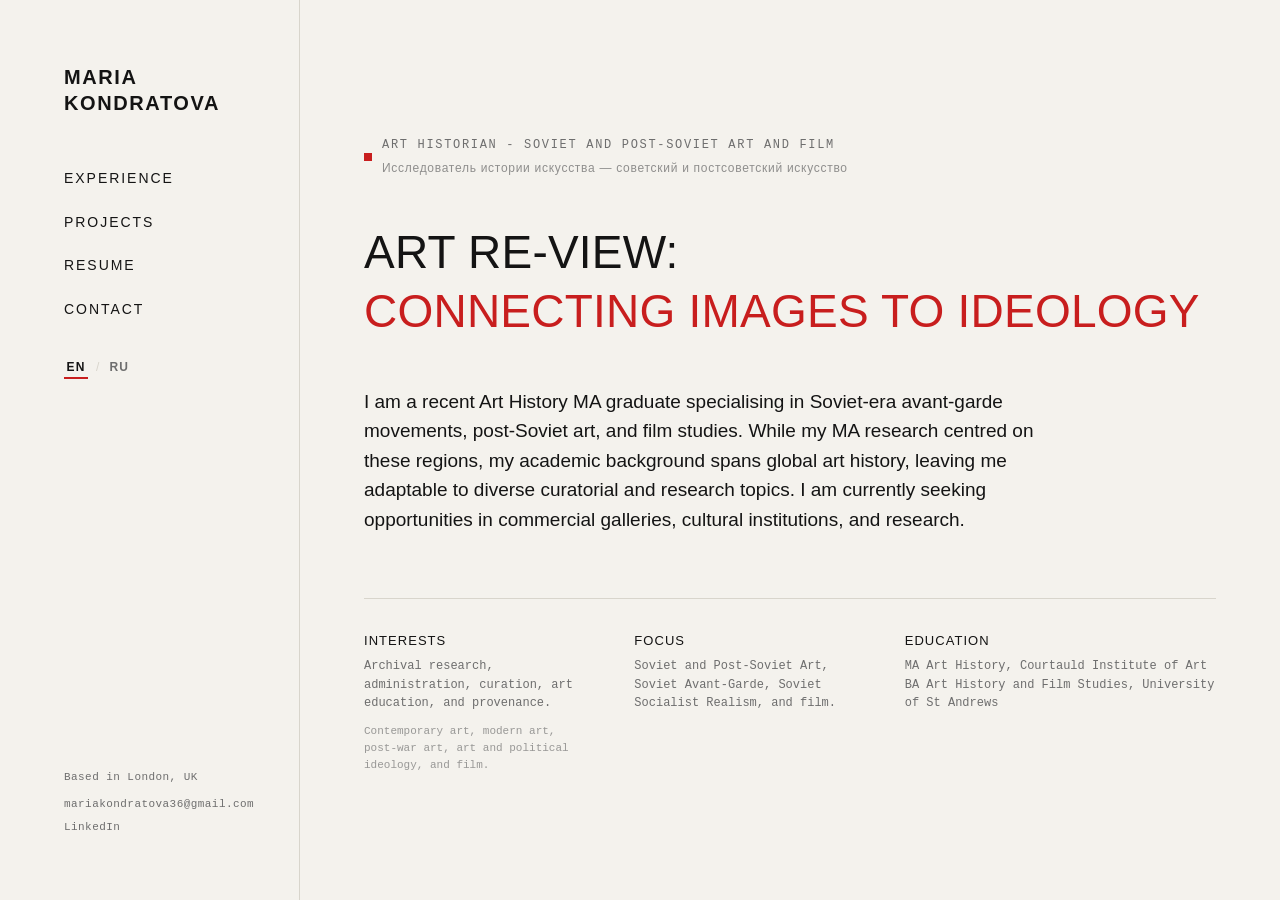
==== commit 1a8f5199: "continuity ux" ====
--- a/index.html
+++ b/index.html
@@ -30,7 +30,7 @@
     </div>
 
     <div class="sidebar-top">
-      <a href="index.html" class="site-name">MARIA KONDRATOVA</a>
+      <a href="index.html" class="site-name"><span>MARIA</span><span>KONDRATOVA</span></a>
       <nav class="primary-nav">
         <a href="experience.html" class="nav-link" data-en="Experience" data-ru="Опыт">
           <span class="mark"></span>
--- a/css/style.css
+++ b/css/style.css
@@ -161,12 +161,17 @@
 }
 
 .site-name {
-  font-family: var(--font-display);
+  font-family: "Futura", "Century Gothic", "Avenir Next", "Segoe UI", sans-serif;
   font-weight: 700;
   font-size: 20px;
   letter-spacing: 0.08em;
   text-transform: uppercase;
   line-height: 1.3;
+  white-space: nowrap;
+}
+
+.site-name span {
+  display: block;
 }
 
 .site-name:hover {
@@ -244,7 +249,9 @@
 }
 
 .lang-toggle button {
-  font-family: var(--font-meta);
+  width: 24px;
+  min-height: 22px;
+  font-family: "Futura", "Century Gothic", "Avenir Next", "Segoe UI", sans-serif;
   font-weight: 700;
   font-size: 12px;
   letter-spacing: 0.1em;
@@ -255,6 +262,7 @@
   color: var(--grey);
   cursor: pointer;
   border-bottom: 2px solid transparent;
+  text-align: center;
 }
 
 .lang-toggle button:hover {
@@ -268,7 +276,7 @@
 
 .lang-toggle .lang-toggle-sep {
   color: var(--line);
-  font-family: var(--font-meta);
+  font-family: "Futura", "Century Gothic", "Avenir Next", "Segoe UI", sans-serif;
   font-size: 12px;
 }
 
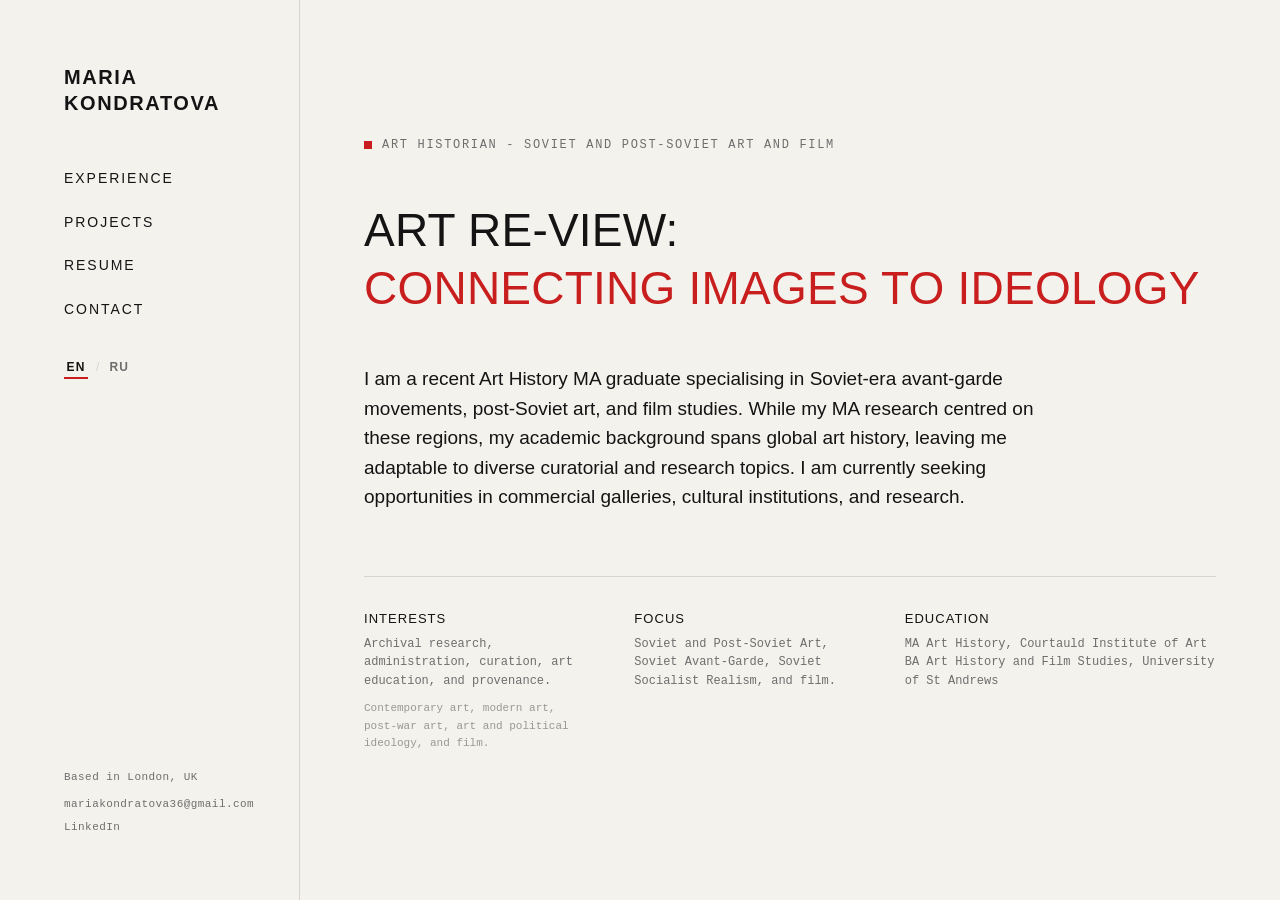
==== commit 6fdad375: "translation 1" ====
--- a/index.html
+++ b/index.html
@@ -2,6 +2,7 @@
 <html lang="en">
 <head>
 <meta charset="UTF-8">
+<meta name="google" content="notranslate">
 <script>
   // Apply a stored language choice before first paint, so the correct
   // font stack is active immediately (avoids a flash of the wrong font).
@@ -35,22 +36,18 @@
         <a href="experience.html" class="nav-link" data-en="Experience" data-ru="Опыт">
           <span class="mark"></span>
           <span class="nav-label-primary"></span>
-          <span class="nav-reveal"><span class="nav-sep">/</span><span class="nav-label-secondary"></span></span>
         </a>
         <a href="projects.html" class="nav-link" data-en="Projects" data-ru="Проекты">
           <span class="mark"></span>
           <span class="nav-label-primary"></span>
-          <span class="nav-reveal"><span class="nav-sep">/</span><span class="nav-label-secondary"></span></span>
         </a>
         <a href="resume.html" class="nav-link" data-en="Resume" data-ru="Резюме">
           <span class="mark"></span>
           <span class="nav-label-primary"></span>
-          <span class="nav-reveal"><span class="nav-sep">/</span><span class="nav-label-secondary"></span></span>
         </a>
         <a href="contact.html" class="nav-link" data-en="Contact" data-ru="Связаться">
           <span class="mark"></span>
           <span class="nav-label-primary"></span>
-          <span class="nav-reveal"><span class="nav-sep">/</span><span class="nav-label-secondary"></span></span>
         </a>
       </nav>
 
@@ -75,8 +72,7 @@
       <p class="hero-eyebrow">
         <span class="mark"></span>
         <span class="eyebrow-text">
-          <span class="lang-en">Art Historian - Soviet and Post-Soviet Art and Film </span>
-          <span class="lang-ru" lang="ru">Исследователь истории искусства — советский и постсоветский искусство</span>
+          <span data-en="Art Historian - Soviet and Post-Soviet Art and Film" data-ru="Исследователь истории искусства — советское и постсоветское искусство">Art Historian - Soviet and Post-Soviet Art and Film</span>
         </span>
       </p>
 
@@ -85,23 +81,23 @@
         <span class="line accent" data-en="Connecting Images to Ideology" data-ru="Изображения к идеологии">Connecting Images to Ideology</span>
       </p>
 
-      <p class="hero-blurb" data-en="I am a recent Art History MA graduate specialising in Soviet-era avant-garde movements, post-Soviet art, and film studies. While my MA research centred on these regions, my academic background spans global art history, leaving me adaptable to diverse curatorial and research topics. I am currently seeking opportunities in commercial galleries, cultural institutions, and research." data-ru="Я недавно получила степень MA по истории искусства, специализируясь на авангардных движениях советского периода, постсоветском искусстве и исследовании кино. Хотя моя магистерская работа была посвящена этим регионам, моё академическое образование охватывает глобальную историю искусства, что позволяет мне работать с разными кураторскими и исследовательскими темами. Сейчас я ищу возможности в коммерческих галереях, культурных учреждениях и исследовательской сфере.">I am a recent Art History MA graduate specialising in Soviet-era avant-garde movements, post-Soviet art, and film studies. While my MA research centred on these regions, my academic background spans global art history, leaving me adaptable to diverse curatorial and research topics. I am currently seeking opportunities in commercial galleries, cultural institutions, and research.</p>
+      <p class="hero-blurb" data-en="I am a recent Art History MA graduate specialising in Soviet-era avant-garde movements, post-Soviet art, and film studies. While my MA research centred on these regions, my academic background spans global art history, leaving me adaptable to diverse curatorial and research topics. I am currently seeking opportunities in commercial galleries, cultural institutions, and research." data-ru="Я недавно получила степень магистра по истории искусства в Институте искусства Корталда в Лондоне. Моей специализацией были в авангардное движение, советское и пост-советское искусство и кино. Хотя моя магистерская работа была посвящена этим направлениям и регионам, моё академическое образование охватывает глобальную историю искусства, что позволяет мне работать с различными кураторскими и исследовательскими темами. Сейчас я ищу возможности для развития карьеры в коммерческих галереях, культурных учреждениях и исследовательской сфере.">I am a recent Art History MA graduate specialising in Soviet-era avant-garde movements, post-Soviet art, and film studies. While my MA research centred on these regions, my academic background spans global art history, leaving me adaptable to diverse curatorial and research topics. I am currently seeking opportunities in commercial galleries, cultural institutions, and research.</p>
 
       <div class="hero-meta">
         <div class="hero-meta-item focus-meta">
-          <strong data-en="Focus" data-ru="Направление">Focus</strong>
-          <span data-en=" Soviet and Post-Soviet Art, Soviet Avant-Garde, Soviet Socialist Realism, and film." data-ru="Советский и постсоветский искусство, Советский Авангард, Советский Социалистический Реализм, и кино."> Soviet and Post-Soviet Art, Soviet Avant-Garde, Soviet Socialist Realism, and film.</span>
+          <strong data-en="Focus" data-ru="Специализация">Focus</strong>
+          <span data-en=" Soviet and Post-Soviet Art, Soviet Avant-Garde, Soviet Socialist Realism, and film." data-ru="Советское и пост-советское искусство, советский авангард, социалистический реализм и история кино."> Soviet and Post-Soviet Art, Soviet Avant-Garde, Soviet Socialist Realism, and film.</span>
         </div>
         <div class="hero-meta-item education-meta">
           <strong data-en="Education" data-ru="Образование">Education</strong>
-          <span data-en="MA Art History, Courtauld Institute of Art" data-ru="Магистратура по истории искусств, The Courtauld">MA Art History, The Courtauld</span>
+          <span data-en="MA Art History, Courtauld Institute of Art" data-ru="The Courtauld Institute of Art — магистратура по истории искусства">MA Art History, The Courtauld</span>
           <br>
-          <span data-en="BA Art History and Film Studies, University of St Andrews" data-ru="Бакалавриат по истории искусств и киноведения, University of St Andrews">BA Art History and Film Studies, University of St Andrews</span>
+          <span data-en="BA Art History and Film Studies, University of St Andrews" data-ru="University of St Andrews — бакалавриат по истории искусства и киноведению">BA Art History and Film Studies, University of St Andrews</span>
         </div>
         <div class="hero-meta-item interests-meta">
           <strong data-en="Interests" data-ru="Интересы">Interests</strong>
-          <span class="interest-primary" data-en="Archival research, administration, curation, art education, and provenance." data-ru="Архивные исследования, администрирование, кураторская практика, арт-образование и провенанс.">Archival research, administration, curation, art education, and provenance.</span>
-          <span class="interest-secondary" data-en="Contemporary art, modern art, post-war art, art and political ideology, and film." data-ru="Современное искусство, модернизм, послевоенное искусство, искусство и политическая идеология, а также кино.">Contemporary art, modern art, post-war art, art and political ideology, and film.</span>
+          <span class="interest-primary" data-en="Archival research, administration, curation, art education, and provenance." data-ru="Архивные исследования, кураторская практика, арт-образование, администрирование и исследование провенанса.">Archival research, administration, curation, art education, and provenance.</span>
+          <span class="interest-secondary" data-en="Contemporary art, modern art, post-war art, art and political ideology, and film." data-ru="Современное искусство, модернизм, послевоенное искусство, взаимосвязь искусства и политической идеологии, а также кино.">Contemporary art, modern art, post-war art, art and political ideology, and film.</span>
         </div>
       </div>
     </section>
--- a/css/style.css
+++ b/css/style.css
@@ -218,28 +218,6 @@
   color: var(--accent);
 }
 
-/* Hover reveal: the translated word is always in the DOM, clipped to zero
-   width. Growing max-width on hover uncovers it left-to-right, like a wipe —
-   "CONTACT" becomes "CONTACT / связаться" (or the reverse in Russian mode). */
-.nav-reveal {
-  display: inline-block;
-  max-width: 0;
-  overflow: hidden;
-  white-space: nowrap;
-  vertical-align: baseline;
-  transition: max-width 0.5s cubic-bezier(0.65, 0, 0.35, 1);
-}
-
-.primary-nav a:hover .nav-reveal,
-.primary-nav a:focus-visible .nav-reveal {
-  max-width: 280px;
-}
-
-.nav-reveal .nav-sep {
-  opacity: 0.45;
-  padding: 0 2px;
-}
-
 /* ---- Language toggle ---- */
 .lang-toggle {
   margin-top: 32px;
@@ -281,11 +259,9 @@
 }
 
 /* ---------------------------------------------------------
-   Bilingual page titles — English set, Russian underneath
-   in a lighter weight, always shown together regardless of
-   the language toggle state.
+  Page titles
 ------------------------------------------------------------ */
-.page-title .lang-en {
+.page-title {
   display: block;
   font-family: var(--font-display);
   font-weight: 700;
@@ -295,45 +271,18 @@
   line-height: 1.05;
 }
 
-.page-title .lang-ru {
-  display: block;
-  font-family: var(--font-display-ru);
-  font-weight: 400;
-  font-size: clamp(17px, 2.4vw, 26px);
-  letter-spacing: 0.02em;
-  text-transform: uppercase;
-  line-height: 1.2;
-  color: var(--grey);
-  margin-top: 8px;
-}
-
 h1.page-title {
   margin: 0 0 20px;
 }
 
 /* Compact variant used for the home-page kicker line */
 .hero-eyebrow .eyebrow-text {
-  display: inline-flex;
-  flex-direction: column;
-  gap: 4px;
-}
-
-.hero-eyebrow .lang-en {
+  display: inline-block;
   font-family: var(--font-meta);
   font-size: 12px;
   letter-spacing: 0.14em;
   text-transform: uppercase;
   color: var(--grey);
-}
-
-.hero-eyebrow .lang-ru {
-  font-family: var(--font-display-ru);
-  font-weight: 400;
-  font-size: 12px;
-  letter-spacing: 0.06em;
-  text-transform: none;
-  color: var(--grey);
-  opacity: 0.75;
 }
 
 .sidebar-footer {
@@ -820,19 +769,25 @@
 ------------------------------------------------------------ */
 .resume-frame-wrap {
   border: 1px solid var(--line);
-  background: #eae7df;
+  background: #fff;
   aspect-ratio: 8.5 / 11;
-  max-width: 640px;
+  width: min(100%, 900px);
+  max-width: 900px;
   display: flex;
   align-items: center;
   justify-content: center;
   overflow: hidden;
+  box-shadow: 0 14px 35px rgba(26, 24, 21, 0.08);
 }
 
 .resume-frame-wrap iframe {
   width: 100%;
   height: 100%;
   border: 0;
+}
+
+.resume-page .page-header {
+  max-width: 900px;
 }
 
 .resume-placeholder {
